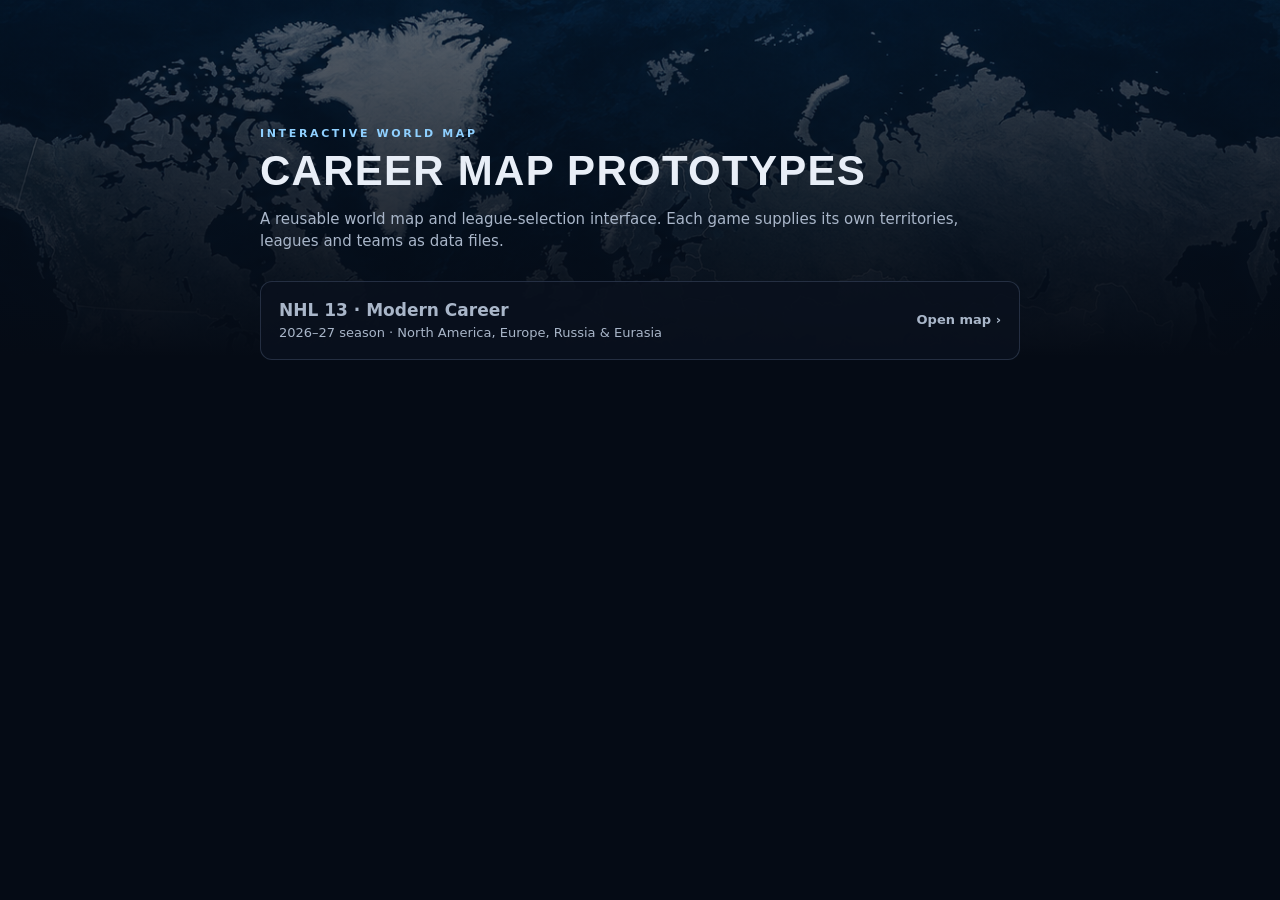
==== index.html @ b1151b5c "Add interactive career world map prototype (NHL 13 modern career) Static, dependency-free map interf" ====
<!doctype html>
<html lang="en">
<head>
<meta charset="utf-8">
<meta name="viewport" content="width=device-width, initial-scale=1">
<title>Interactive World Map</title>
<meta name="description" content="Map-based career and league selection for games.">
<style>
  :root { color-scheme: dark; }
  html, body { margin: 0; min-height: 100%; background: #050b15; color: #e8eef7; font: 15px/1.5 "Inter", "Segoe UI", system-ui, sans-serif; }
  body { background: linear-gradient(180deg, rgba(5, 11, 21, 0.55), #050b15 85%), url("assets/maps/world.png") center top / cover no-repeat fixed; }
  main { max-width: 760px; margin: 0 auto; padding: 14vh 20px 60px; }
  .eyebrow { margin: 0; font-size: 11px; letter-spacing: 0.24em; text-transform: uppercase; color: #8fd0ff; font-weight: 600; }
  h1 { margin: 6px 0 10px; font: 600 42px/1.05 "Barlow Condensed", "Bahnschrift", "Arial Narrow", sans-serif; letter-spacing: 0.03em; text-transform: uppercase; }
  p { color: #a9b6c9; }
  ul { list-style: none; padding: 0; margin: 28px 0 0; display: grid; gap: 10px; }
  a.game { display: flex; justify-content: space-between; align-items: center; gap: 16px; padding: 16px 18px; border-radius: 12px; text-decoration: none; color: inherit; background: rgba(10, 17, 30, 0.85); border: 1px solid rgba(160, 190, 230, 0.18); transition: border-color 0.15s, background 0.15s; }
  a.game:hover, a.game:focus-visible { border-color: rgba(143, 208, 255, 0.55); background: rgba(14, 24, 42, 0.92); outline: none; }
  a.game strong { display: block; font-size: 17px; }
  a.game span { color: #a9b6c9; font-size: 13px; }
  .go { color: #8fd0ff; font-weight: 600; white-space: nowrap; }
</style>
</head>
<body>
<main>
  <p class="eyebrow">Interactive World Map</p>
  <h1>Career map prototypes</h1>
  <p>A reusable world map and league-selection interface. Each game supplies its own territories, leagues and teams as data files.</p>
  <ul id="games">
    <li><a class="game" href="career-map.html?game=nhl13#/world"><span><strong>NHL 13 · Modern Career</strong><span>2026–27 season · North America, Europe, Russia &amp; Eurasia</span></span><span class="go">Open map ›</span></a></li>
  </ul>
</main>
</body>
</html>
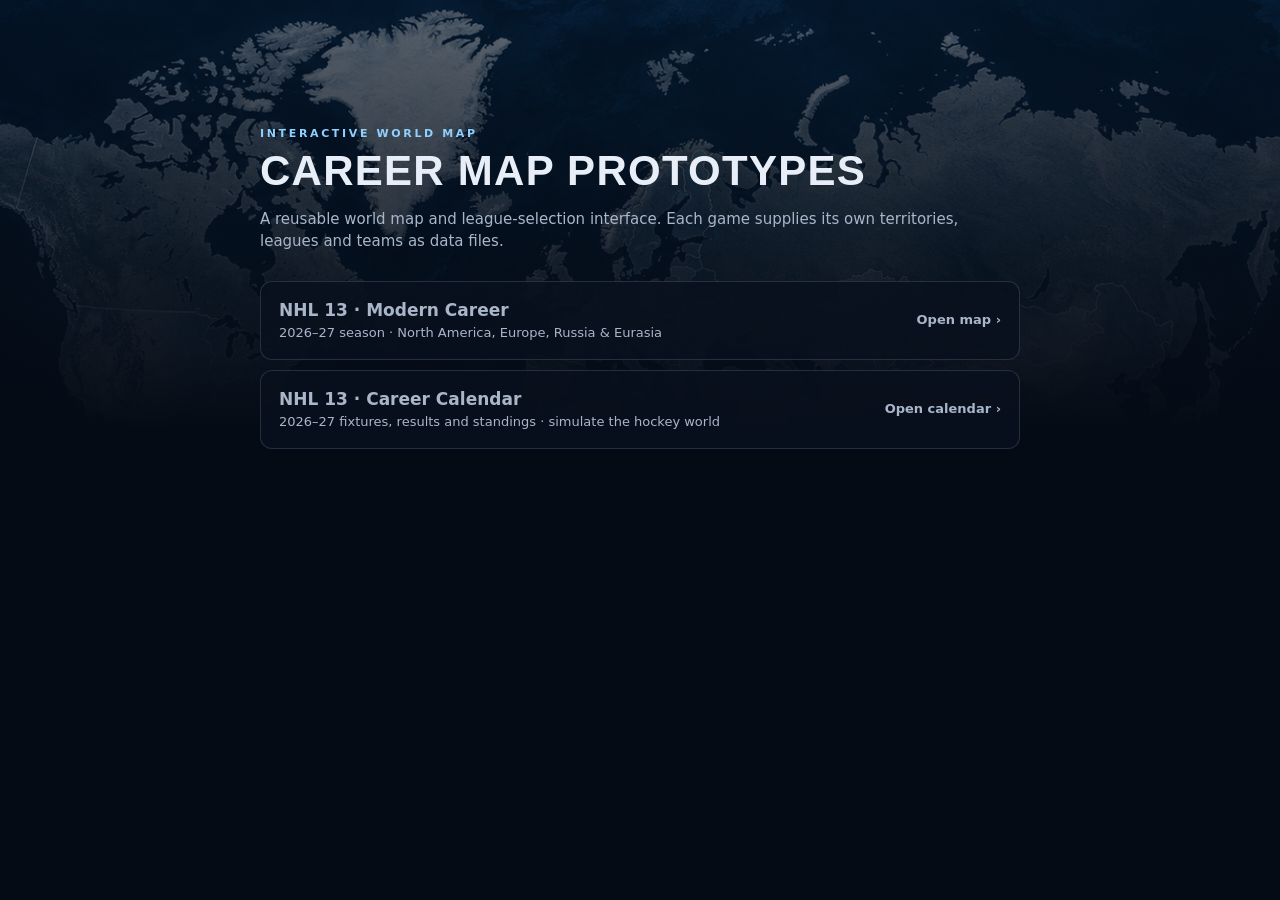
==== commit f7963a30: "Add career calendar, official 2026-27 fixtures and league simulator calendar.html shows every league" ====
--- a/index.html
+++ b/index.html
@@ -28,6 +28,7 @@
   <p>A reusable world map and league-selection interface. Each game supplies its own territories, leagues and teams as data files.</p>
   <ul id="games">
     <li><a class="game" href="career-map.html?game=nhl13#/world"><span><strong>NHL 13 · Modern Career</strong><span>2026–27 season · North America, Europe, Russia &amp; Eurasia</span></span><span class="go">Open map ›</span></a></li>
+    <li><a class="game" href="calendar.html?game=nhl13"><span><strong>NHL 13 · Career Calendar</strong><span>2026–27 fixtures, results and standings · simulate the hockey world</span></span><span class="go">Open calendar ›</span></a></li>
   </ul>
 </main>
 </body>
